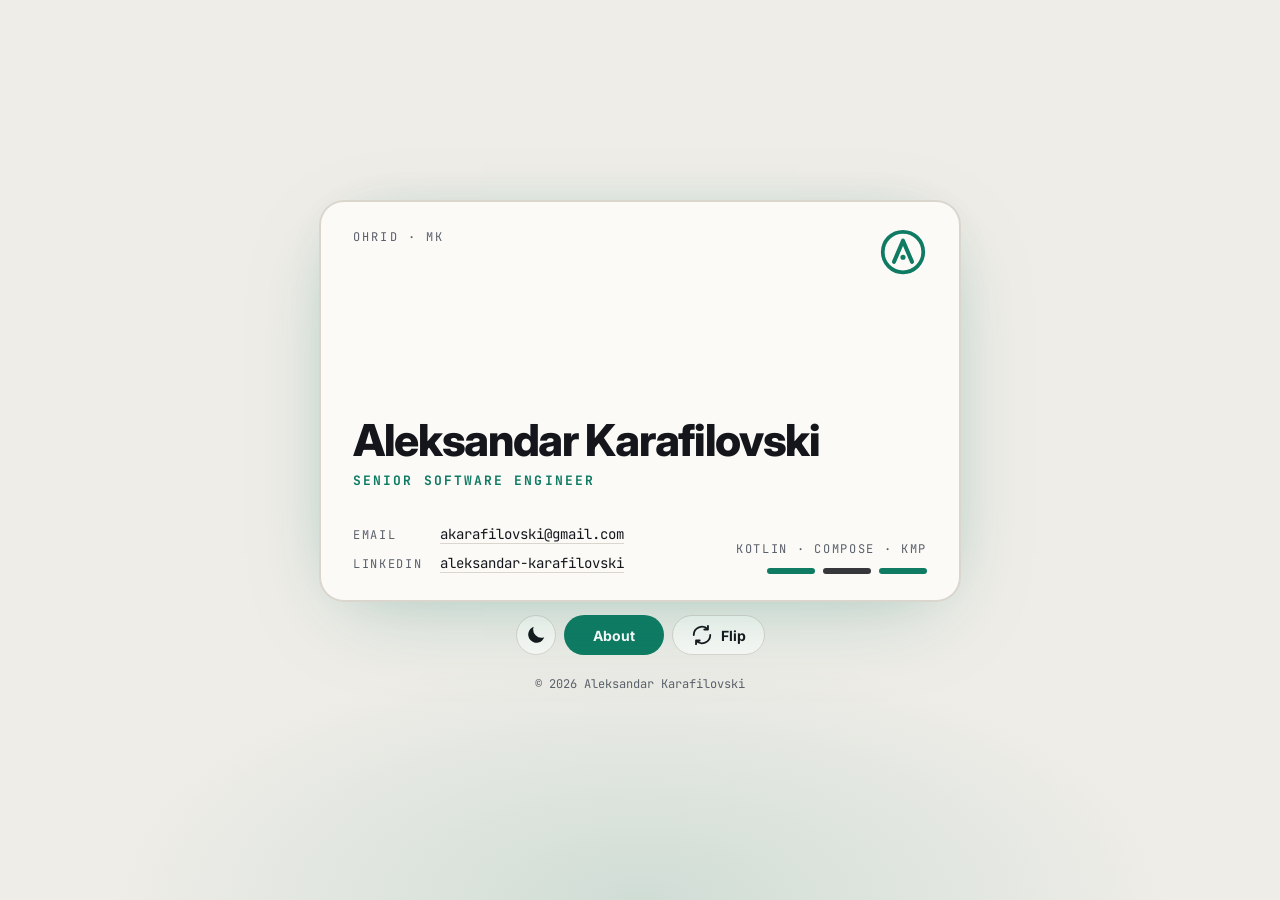
==== index.html @ 59932f0b "Landscape phones: name on one line, wider card on big phones" ====
<!doctype html>
<html lang="en">
<head>
<meta charset="utf-8">
<meta name="viewport" content="width=device-width, initial-scale=1, viewport-fit=cover">
<title>Aleksandar Karafilovski, Senior Software Engineer</title>
<meta name="description" content="Senior software engineer building apps for fintech, food-tech, telecom and smart-home clients. Ohrid, Macedonia.">
<meta property="og:type" content="profile">
<meta property="og:title" content="Aleksandar Karafilovski, Senior Software Engineer">
<meta property="og:description" content="Senior software engineer building apps for fintech, food-tech, telecom and smart-home clients. Ohrid, Macedonia.">
<meta property="og:url" content="https://akarafilovski.github.io/">
<meta property="og:image" content="https://akarafilovski.github.io/og.png">
<meta name="twitter:card" content="summary_large_image">
<link rel="icon" href="data:image/svg+xml,%3Csvg xmlns='http://www.w3.org/2000/svg' viewBox='0 0 64 64'%3E%3Crect width='64' height='64' rx='14' fill='%230C0D10'/%3E%3Ccircle cx='32' cy='32' r='22' fill='none' stroke='%237EE0C3' stroke-width='5'/%3E%3Cpath d='M22 43 32 20 42 43' fill='none' stroke='%237EE0C3' stroke-width='5' stroke-linecap='round' stroke-linejoin='round'/%3E%3C/svg%3E">
<link rel="stylesheet" href="https://fonts.googleapis.com/css2?family=Inter:wght@400;500;700;800&family=JetBrains+Mono:wght@400;500;700&display=swap">
<link rel="stylesheet" href="/site.css?v=202610291857">
<script src="/theme.js?v=202610291857"></script>
</head>
<body class="home">
<svg width="0" height="0" style="position:absolute" aria-hidden="true"><defs><symbol id="mark" viewBox="0 0 64 64"><circle cx="32" cy="32" r="27" fill="none" stroke="currentColor" stroke-width="5"/><path d="M20 45 32 17 44 45" fill="none" stroke="currentColor" stroke-width="5.5" stroke-linecap="round" stroke-linejoin="round"/><circle cx="32" cy="39" r="3.4" fill="currentColor"/></symbol></defs></svg>
<main class="wrap">
    <div class="stage"><div class="card" id="card">
      <div class="face" id="front">
        <div class="row"><svg class="mark" aria-hidden="true"><use href="#mark"/></svg><span class="tag">Ohrid · MK</span></div>
        <h1 class="name">Aleksandar Karafilovski</h1>
        <p class="role">Senior Software Engineer</p>
        <dl><dt>Email</dt><dd><a href="mailto:akarafilovski@gmail.com">akarafilovski@gmail.com</a></dd><dt>LinkedIn</dt><dd><a href="https://www.linkedin.com/in/aleksandar-karafilovski">aleksandar-karafilovski</a></dd></dl>
        <div class="stack">Kotlin · Compose · KMP<div class="bars" aria-hidden="true"><i></i><i></i><i></i></div></div>
      </div>
      <div class="face back" aria-hidden="true">
        <svg class="mark" aria-hidden="true"><use href="#mark"/></svg>
        
        <a class="btn" href="/about/" id="back-about" tabindex="-1" style="background:transparent;color:inherit;border-color:currentColor">About &rarr;</a>
        <p class="tg">From idea to production</p>
      </div>
    </div></div>
    <div class="actions"><button class="btn round" type="button" id="theme" aria-label="Switch light or dark theme"><svg width="22" height="22" viewBox="0 0 24 24" fill="currentColor" aria-hidden="true"><path d="M21 14.5A9 9 0 0 1 9.5 3 9 9 0 1 0 21 14.5z"/></svg></button><a class="btn accent grow" href="/about/">About</a><button class="btn round" type="button" id="flip" aria-label="Flip the card"><svg width="22" height="22" viewBox="0 0 24 24" fill="none" stroke="currentColor" stroke-width="2" stroke-linecap="round" stroke-linejoin="round" aria-hidden="true"><path d="M21 12a9 9 0 0 1-15.5 6.2M3 12a9 9 0 0 1 15.5-6.2M18.5 2v4h-4M5.5 22v-4h4"/></svg><span class="lbl">Flip</span></button></div>
    <footer>© 2026 Aleksandar Karafilovski</footer>
  </main>
<script>
(function(){
  var card=document.getElementById('card'),front=document.getElementById('front'),back=document.querySelector('.back'),apps=document.getElementById('back-about');
  function toggle(){
    var on=!card.classList.contains('flipped');
    card.classList.toggle('flipped',on);
    front.setAttribute('aria-hidden',on?'true':'false');back.setAttribute('aria-hidden',on?'false':'true');
    apps.tabIndex=on?0:-1;
  }
  document.getElementById('flip').addEventListener('click',toggle);
  card.addEventListener('click',function(e){if(e.target.closest('a,button'))return;toggle()});
})();
</script>
</body>
</html>
---- site.css ----
:root{
  --bg:#EFEDE8; --card:#FBFAF7; --ink:#14161B; --muted:#5B616B; --line:#DAD6CE; --chip:#EAE6DD;
  --accent:#0F7B63; --accent-ink:#FFFFFF; --glow:rgba(15,123,99,.14);
  --sans:"Inter",system-ui,-apple-system,"Segoe UI",Roboto,sans-serif;
  --mono:"JetBrains Mono",ui-monospace,"SF Mono",Menlo,Consolas,monospace;
}
@media (prefers-color-scheme: dark){:root:not([data-theme="light"]){
  --bg:#0C0D10; --card:#14161B; --ink:#ECEDEF; --muted:#9097A1; --line:#272B33; --chip:#1B1E25;
  --accent:#7EE0C3; --accent-ink:#0C0D10; --glow:rgba(126,224,195,.16); color-scheme:dark;}}
:root[data-theme="dark"]{
  --bg:#0C0D10; --card:#14161B; --ink:#ECEDEF; --muted:#9097A1; --line:#272B33; --chip:#1B1E25;
  --accent:#7EE0C3; --accent-ink:#0C0D10; --glow:rgba(126,224,195,.16); color-scheme:dark;}
*{box-sizing:border-box}
body{margin:0;background:var(--bg);color:var(--ink);font-family:var(--sans);line-height:1.5;
  background-image:radial-gradient(60% 40% at 50% 100%,var(--glow),transparent 70%);background-repeat:no-repeat;background-attachment:fixed;
  padding-left:max(16px,env(safe-area-inset-left,0px));padding-right:max(16px,env(safe-area-inset-right,0px))}
.btn{font:inherit;font-weight:700;font-size:16px;min-height:48px;padding:0 20px;border-radius:999px;border:1px solid var(--line);background:var(--card);color:var(--ink);display:inline-flex;align-items:center;justify-content:center;gap:8px;cursor:pointer;text-decoration:none;white-space:nowrap}
.btn.round{width:48px;padding:0;flex:none}
.top{display:flex;justify-content:flex-end;gap:10px;padding:2px 0 12px}
.btn.sq{border-radius:14px}
.kicker{display:flex;align-items:center;gap:14px;font-family:var(--mono);font-size:14px;letter-spacing:.2em;text-transform:uppercase;color:var(--accent);font-weight:700}
.kicker .bars{margin:0;gap:6px}.kicker .bars i{width:24px;height:5px}
.brand{display:flex;align-items:center;gap:14px;color:var(--muted);font-family:var(--mono);font-size:12px;letter-spacing:.18em;text-transform:uppercase;text-decoration:none;background:none;border:0;cursor:pointer;padding:0;min-height:48px}
.brand .mark{width:44px;height:44px}
.topbar{display:flex;align-items:center;justify-content:space-between;gap:12px}
h1.big{margin:0;font-size:clamp(32px,8vw,56px);line-height:1.05;font-weight:800;letter-spacing:-.03em;text-wrap:balance}
.btn.accent{background:var(--accent);color:var(--accent-ink);border-color:transparent}
.btn:focus-visible,a:focus-visible,.tag{font-family:var(--mono);font-size:12px;letter-spacing:.18em;text-transform:uppercase;color:var(--muted)}
.mark{width:56px;height:56px;color:var(--accent)}

html,body{height:100%}body.home{overflow:hidden}
body.home .wrap{max-width:480px;margin:0 auto;height:100dvh;display:flex;flex-direction:column;gap:14px;padding-block:14px}
.stage{flex:1 1 0;min-height:0;perspective:1400px}
.card{position:relative;height:100%;transition:transform .7s cubic-bezier(.2,.7,.2,1);transform-style:preserve-3d;cursor:pointer}
.card.flipped{transform:rotateY(180deg)}
.face{position:absolute;inset:0;border-radius:24px;border:1px solid var(--line);background:var(--card);padding:clamp(20px,4vh,30px) 26px;display:flex;flex-direction:column;backface-visibility:hidden;-webkit-backface-visibility:hidden;overflow:hidden}
.back{transform:rotateY(180deg);background:var(--accent);color:var(--accent-ink);border-color:transparent;align-items:center;justify-content:center;text-align:center;gap:18px}
.back .mark{width:140px;height:140px;color:var(--accent-ink)}.back .tag{color:var(--accent-ink);opacity:.85}
.row{display:flex;justify-content:space-between;align-items:flex-start}
.name{margin:auto 0 8px;font-size:clamp(34px,9vw,52px);line-height:1.02;font-weight:800;letter-spacing:-.03em;text-wrap:balance}
.role{font-family:var(--mono);font-weight:700;font-size:13px;letter-spacing:.16em;text-transform:uppercase;color:var(--accent);margin:0 0 clamp(12px,3vh,26px)}
dl{margin:0 0 clamp(12px,3vh,20px);display:grid;grid-template-columns:auto 1fr;gap:8px 18px;font-family:var(--mono);font-size:13.5px}
dt{color:var(--muted);letter-spacing:.14em;text-transform:uppercase;font-size:12px;align-self:center}
dd{margin:0;overflow-wrap:anywhere}dd a{color:inherit;text-decoration:none;border-bottom:1px solid var(--line)}
.stack{font-family:var(--mono);font-size:12px;letter-spacing:.14em;text-transform:uppercase;color:var(--muted)}
.bars{display:flex;gap:8px;margin-top:10px}.bars i{display:block;width:48px;height:6px;border-radius:6px;background:var(--accent)}.bars i:nth-child(2){background:var(--ink);opacity:.85}
.actions{display:flex;gap:10px;flex:none}.actions .grow{flex:1 1 0;min-width:0;padding:0 12px}
footer{text-align:center;font-family:var(--mono);font-size:12px;color:var(--muted);padding:6px 0}

body.about .wrap{max-width:780px;margin:0 auto;padding-block:10px 56px;display:flex;flex-direction:column;gap:26px}
.head{display:flex;align-items:center;gap:16px;flex-wrap:wrap}
.head .mark{width:48px;height:48px}
.head h1{margin:0;font-size:clamp(28px,7vw,44px);line-height:1.05;font-weight:800;letter-spacing:-.03em}
.head .sub{font-family:var(--mono);font-size:13px;letter-spacing:.14em;text-transform:uppercase;color:var(--accent);margin-top:6px}
.cvactions{display:flex;gap:10px;flex-wrap:wrap}
.layout{display:grid;grid-template-columns:1fr;gap:30px}
@media (min-width:900px){.layout{grid-template-columns:290px 1fr;gap:48px}.side{position:sticky;top:76px;align-self:start}}
.side,.main{display:flex;flex-direction:column;gap:28px;min-width:0}
h2{margin:0 0 12px;font-family:var(--mono);font-size:12px;letter-spacing:.2em;text-transform:uppercase;color:var(--muted);font-weight:500;display:flex;align-items:center;gap:12px}
h2:before{content:"";width:22px;height:4px;border-radius:4px;background:var(--accent)}
p{margin:0}.lead{font-size:18px;line-height:1.7}
.contact{display:flex;flex-direction:column;gap:6px;font-family:var(--mono);font-size:13.5px}
.contact a{color:inherit;text-decoration:none;border-bottom:1px solid var(--line);align-self:flex-start;overflow-wrap:anywhere}
.skill{margin-bottom:14px}.skill b{display:block;font-size:13px;color:var(--muted);font-weight:500;margin-bottom:6px}
.chips{display:flex;flex-wrap:wrap;gap:6px;margin:0;padding:0;list-style:none}
.chips li{font-family:var(--mono);font-size:12.5px;padding:4px 10px;border-radius:999px;background:var(--chip);border:1px solid var(--line)}
.job{padding-left:16px;border-left:2px solid var(--line);display:flex;flex-direction:column;gap:6px;margin-bottom:26px}
.job h3{margin:0;font-size:18px}.job .when{font-family:var(--mono);font-size:12px;color:var(--muted)}
.job ul{margin:6px 0 0;padding-left:18px;color:var(--ink);display:flex;flex-direction:column;gap:8px;font-size:15px}
.job li span.w{font-family:var(--mono);font-size:12px;color:var(--muted)}
.hint{font-family:var(--mono);font-size:12px;color:var(--muted)}

.job a,p a,.lead a{color:inherit;text-decoration:underline;text-decoration-color:var(--accent);text-underline-offset:3px;text-decoration-thickness:2px}
.two{display:grid;grid-template-columns:1fr 1fr;gap:24px}@media (max-width:560px){.two{grid-template-columns:1fr}}
.lead{margin:0}
.links{display:flex;flex-wrap:wrap;gap:10px;margin-top:6px}
.job a.lp{display:inline-flex;align-items:center;gap:8px;min-height:44px;padding:0 16px;border-radius:999px;border:1px solid var(--line);background:var(--card);color:var(--ink);text-decoration:none;font-weight:700;font-size:15px}
.job a.lp:hover{border-color:var(--accent)}.job a.lp span{color:var(--accent)}
@media (prefers-reduced-motion: reduce){.card{transition:none}}

.card{-webkit-tap-highlight-color:transparent}

/* tall windows: the portrait card never stretches beyond a business-card proportion */
body.home .stage{display:flex;align-items:center;justify-content:center}
body.home .card{width:100%;max-height:720px}

/* wide windows: a landscape business card (7:4) with name on the left and details on the right */
@media (min-width:900px) and (min-height:520px){
  body.home .wrap{max-width:820px;justify-content:center}
  body.home .stage{flex:0 0 auto}
  body.home .card{width:min(760px,100%);height:auto;max-height:none;aspect-ratio:7/4}
  body.home #front{display:grid;grid-template-columns:1fr 1fr;grid-template-rows:auto 1fr auto auto;column-gap:32px;padding:30px 36px}
  body.home #front .row{grid-column:1/-1;flex-direction:row-reverse}
  body.home #front .name{grid-column:1/-1;grid-row:2;align-self:end;margin:0 0 8px;font-size:clamp(34px,4.6vw,52px)}
  body.home #front .role{grid-column:1/-1;grid-row:3;margin:0 0 clamp(18px,4vh,34px)}
  body.home #front dl{grid-column:1;grid-row:4;align-self:end;margin:0;font-size:14px}
  body.home #front .stack{grid-column:2;grid-row:4;align-self:end;text-align:right}
  body.home #front .bars{justify-content:flex-end}
  body.home .back .mark{width:110px;height:110px}
  body.home .actions{width:min(760px,100%);margin:0 auto;flex:none}
  body.home footer{flex:none}
}

/* glow around the card */
:root{--aglow:rgba(15,123,99,.28)}
@media (prefers-color-scheme: dark){:root:not([data-theme="light"]){--aglow:rgba(126,224,195,.38)}}
:root[data-theme="dark"]{--aglow:rgba(126,224,195,.38)}
body.home .face{box-shadow:0 0 0 1px var(--line),0 24px 90px -26px var(--aglow),0 0 60px -30px var(--aglow)}

/* desktop: smaller card, compact centred buttons (like trajce.com) */
@media (min-width:900px) and (min-height:520px){
  body.home .card{width:min(640px,100%);aspect-ratio:8/5}
  body.home #front{padding:26px 32px;grid-template-columns:minmax(0,1.6fr) minmax(0,1fr)}
  body.home #front .name{font-size:clamp(30px,3.8vw,44px)}
  body.home #front .mark{width:48px;height:48px}
  body.home .actions{width:auto;justify-content:center;gap:8px}
  body.home .actions .btn{min-height:40px;font-size:14px;padding:0 18px;flex:none}
  body.home .actions .btn.round{width:40px;padding:0}
  body.home .actions .grow{flex:none}
  body.home .back .mark{width:96px;height:96px}
}

.btn .lbl{display:inline}
body.home .actions #flip{width:auto;padding:0 18px;border-radius:999px}

/* phone in landscape: like trajce.com. Card on the left, button column on the right, everything in one screen, no scroll. */
@media (orientation:landscape) and (max-height:519px){
  body.home .wrap{max-width:none;height:100dvh;display:grid;grid-template-columns:minmax(0,1fr) 176px;grid-template-rows:1fr auto;column-gap:18px;row-gap:0;align-content:center;padding:10px max(14px,env(safe-area-inset-right)) 10px max(14px,env(safe-area-inset-left))}
  body.home .stage{grid-column:1;grid-row:1/3;flex:none;display:flex;align-items:center;justify-content:center;min-height:0}
  body.home .card{width:auto;height:auto;max-height:100%;max-width:100%;aspect-ratio:8/5;height:min(100%,calc((100vw - 232px) / 1.6))}
  body.home #front{display:grid;grid-template-columns:minmax(0,1.5fr) minmax(0,1fr);grid-template-rows:auto 1fr auto auto;column-gap:16px;padding:14px 20px}
  body.home #front .row{grid-column:1/-1;flex-direction:row-reverse}
  body.home #front .mark{width:clamp(34px,7cqw,52px);height:clamp(34px,7cqw,52px)}
  body.home .card{container-type:size}
  body.home #front .name{grid-column:1/-1;grid-row:2;align-self:end;margin:0 0 6px;font-size:calc((100cqw - 44px) / 13.2);white-space:nowrap}
  body.home #front .role{grid-column:1/-1;grid-row:3;margin:0 0 clamp(8px,3cqh,18px);font-size:clamp(11px,2cqw,14px)}
  body.home #front dl{grid-column:1/-1;grid-row:4;margin:0;font-size:clamp(11.5px,2.1cqw,15px);gap:clamp(4px,1.4cqh,9px) 14px}
  body.home #front .stack{display:none}
  body.home .actions{grid-column:2;grid-row:1;align-self:center;display:grid;grid-template-columns:44px 1fr;gap:8px;width:auto;margin:0}
  body.home .actions .grow{grid-column:1/-1;grid-row:1;order:0}
  body.home .actions .btn{min-height:44px;font-size:15px;padding:0;width:100%;justify-content:center}
  body.home .actions #theme{grid-row:2;grid-column:1;width:44px}
  body.home .actions #flip{grid-row:2;grid-column:2;width:100%;padding:0 12px}
  body.home footer{grid-column:2;grid-row:2;align-self:end;font-size:11px;padding:0;text-align:center;display:none}
  body.home .back .mark{width:64px;height:64px}
}

@media (orientation:landscape) and (max-height:519px) and (min-width:800px){
  body.home .card{aspect-ratio:2/1;height:min(100%,calc((100vw - 232px) / 2))}
  body.home #front dl{grid-column:1}
  body.home #front .stack{display:block;grid-column:2;grid-row:4;align-self:end;text-align:right;font-size:10.5px}
  body.home #front .bars{justify-content:flex-end}
  body.home #front .bars i{width:34px;height:5px}
}

/* buttons: portrait phones keep the three buttons across the card; desktop and phones in landscape get a compact centred row */
@media (min-width:900px) and (min-height:520px){
  body.home .actions{justify-content:center}
  body.home .actions .grow{flex:none;padding:0 28px}
}

/* About page: no glow */
body.about{background-image:none}

/* tagline under the role */
.role .tagline{display:block;margin-top:10px;font-family:var(--sans);font-weight:500;font-size:17px;letter-spacing:0;text-transform:none;color:var(--ink);opacity:.85}
@media (orientation:landscape) and (max-height:519px){body.home #front .role .tagline{font-size:13px;margin-top:4px}}

/* tagline on the colour side, pinned to the bottom of the card */
.back .tg{position:absolute;left:20px;right:20px;bottom:26px;margin:0;text-align:center;font-size:17px;font-weight:600;line-height:1.25;color:var(--accent-ink);opacity:.9}
@media (orientation:landscape) and (max-height:519px){body.home .back .tg{bottom:14px;font-size:14px}}

/* colour side: the logo sits exactly in the centre of the card, About below it, tagline at the bottom */
body.home .back{display:grid;grid-template-rows:1fr auto 1fr;justify-items:center;align-content:stretch;gap:0}
body.home .back .mark{grid-row:2;align-self:center}
body.home .back #back-about{grid-row:3;align-self:start;margin-top:18px}
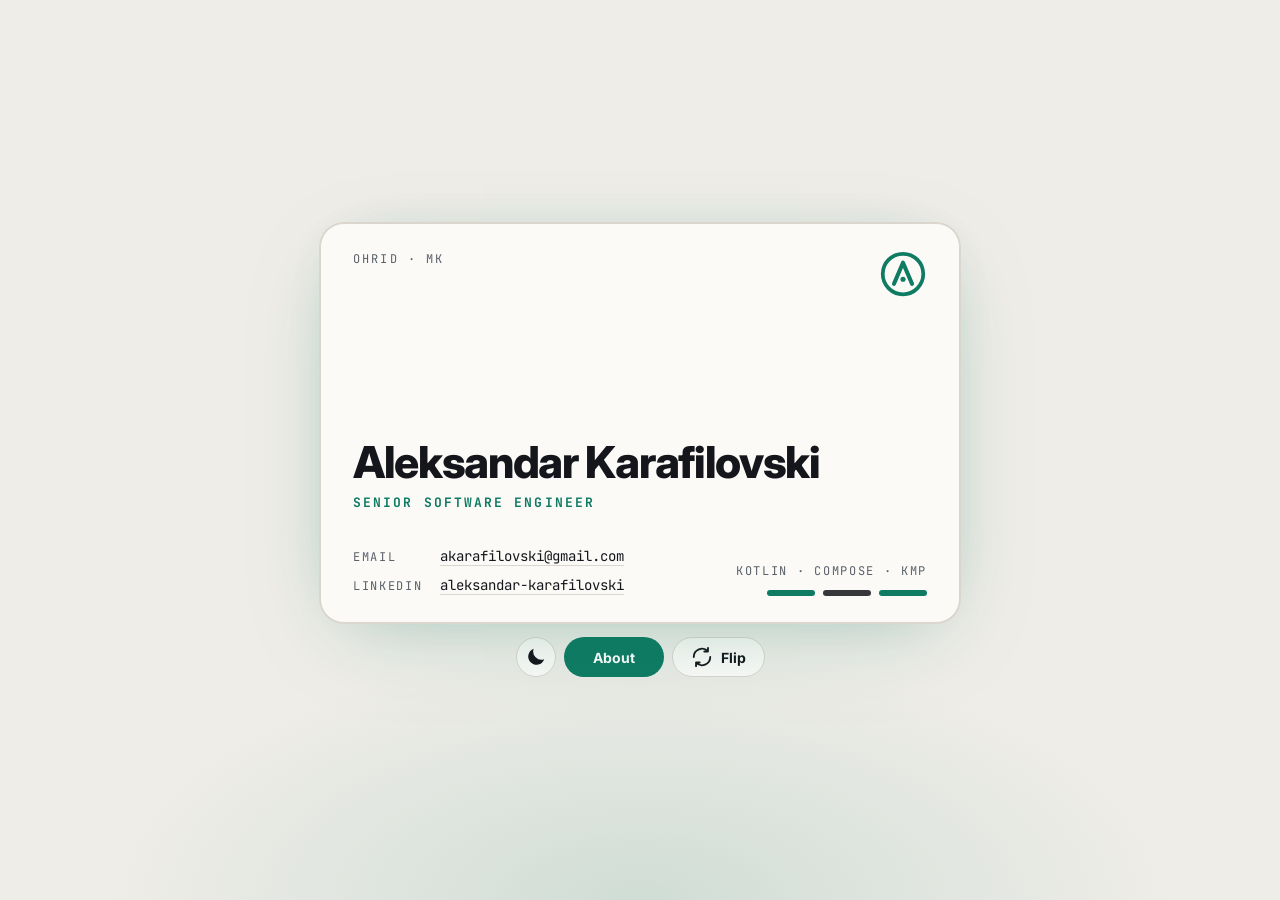
==== commit 6a391532: "About: more AI tooling skills (AI-assisted development, MCP, agentic workflows, prompt engineering, " ====
--- a/index.html
+++ b/index.html
@@ -13,8 +13,8 @@
 <meta name="twitter:card" content="summary_large_image">
 <link rel="icon" href="data:image/svg+xml,%3Csvg xmlns='http://www.w3.org/2000/svg' viewBox='0 0 64 64'%3E%3Crect width='64' height='64' rx='14' fill='%230C0D10'/%3E%3Ccircle cx='32' cy='32' r='22' fill='none' stroke='%237EE0C3' stroke-width='5'/%3E%3Cpath d='M22 43 32 20 42 43' fill='none' stroke='%237EE0C3' stroke-width='5' stroke-linecap='round' stroke-linejoin='round'/%3E%3C/svg%3E">
 <link rel="stylesheet" href="https://fonts.googleapis.com/css2?family=Inter:wght@400;500;700;800&family=JetBrains+Mono:wght@400;500;700&display=swap">
-<link rel="stylesheet" href="/site.css?v=202610291857">
-<script src="/theme.js?v=202610291857"></script>
+<link rel="stylesheet" href="/site.css?v=202611201409">
+<script src="/theme.js?v=202611201409"></script>
 </head>
 <body class="home">
 <svg width="0" height="0" style="position:absolute" aria-hidden="true"><defs><symbol id="mark" viewBox="0 0 64 64"><circle cx="32" cy="32" r="27" fill="none" stroke="currentColor" stroke-width="5"/><path d="M20 45 32 17 44 45" fill="none" stroke="currentColor" stroke-width="5.5" stroke-linecap="round" stroke-linejoin="round"/><circle cx="32" cy="39" r="3.4" fill="currentColor"/></symbol></defs></svg>
@@ -35,7 +35,6 @@
       </div>
     </div></div>
     <div class="actions"><button class="btn round" type="button" id="theme" aria-label="Switch light or dark theme"><svg width="22" height="22" viewBox="0 0 24 24" fill="currentColor" aria-hidden="true"><path d="M21 14.5A9 9 0 0 1 9.5 3 9 9 0 1 0 21 14.5z"/></svg></button><a class="btn accent grow" href="/about/">About</a><button class="btn round" type="button" id="flip" aria-label="Flip the card"><svg width="22" height="22" viewBox="0 0 24 24" fill="none" stroke="currentColor" stroke-width="2" stroke-linecap="round" stroke-linejoin="round" aria-hidden="true"><path d="M21 12a9 9 0 0 1-15.5 6.2M3 12a9 9 0 0 1 15.5-6.2M18.5 2v4h-4M5.5 22v-4h4"/></svg><span class="lbl">Flip</span></button></div>
-    <footer>© 2026 Aleksandar Karafilovski</footer>
   </main>
 <script>
 (function(){
--- a/site.css
+++ b/site.css
@@ -142,11 +142,16 @@
   body.home .actions #theme{grid-row:2;grid-column:1;width:44px}
   body.home .actions #flip{grid-row:2;grid-column:2;width:100%;padding:0 12px}
   body.home footer{grid-column:2;grid-row:2;align-self:end;font-size:11px;padding:0;text-align:center;display:none}
-  body.home .back .mark{width:64px;height:64px}
+  body.home .back .mark{width:clamp(40px,26cqh,76px);height:clamp(40px,26cqh,76px)}
+  body.home .back #back-about{margin-top:clamp(6px,3cqh,14px);min-height:clamp(32px,13cqh,44px);padding:0 18px;font-size:clamp(13px,5.2cqh,16px)}
+  body.home .back .tg{bottom:clamp(8px,3.5cqh,14px);font-size:clamp(11px,4.6cqh,14px)}
 }
 
+@media (orientation:landscape) and (max-height:519px) and (min-width:700px) and (max-width:799px){
+  body.home .card{aspect-ratio:2/1;height:min(100%,calc((100vw - 232px) / 2))}
+}
 @media (orientation:landscape) and (max-height:519px) and (min-width:800px){
-  body.home .card{aspect-ratio:2/1;height:min(100%,calc((100vw - 232px) / 2))}
+  body.home .card{aspect-ratio:2.4/1;height:min(100%,calc((100vw - 232px) / 2.4))}
   body.home #front dl{grid-column:1}
   body.home #front .stack{display:block;grid-column:2;grid-row:4;align-self:end;text-align:right;font-size:10.5px}
   body.home #front .bars{justify-content:flex-end}
@@ -168,7 +173,6 @@
 
 /* tagline on the colour side, pinned to the bottom of the card */
 .back .tg{position:absolute;left:20px;right:20px;bottom:26px;margin:0;text-align:center;font-size:17px;font-weight:600;line-height:1.25;color:var(--accent-ink);opacity:.9}
-@media (orientation:landscape) and (max-height:519px){body.home .back .tg{bottom:14px;font-size:14px}}
 
 /* colour side: the logo sits exactly in the centre of the card, About below it, tagline at the bottom */
 body.home .back{display:grid;grid-template-rows:1fr auto 1fr;justify-items:center;align-content:stretch;gap:0}
